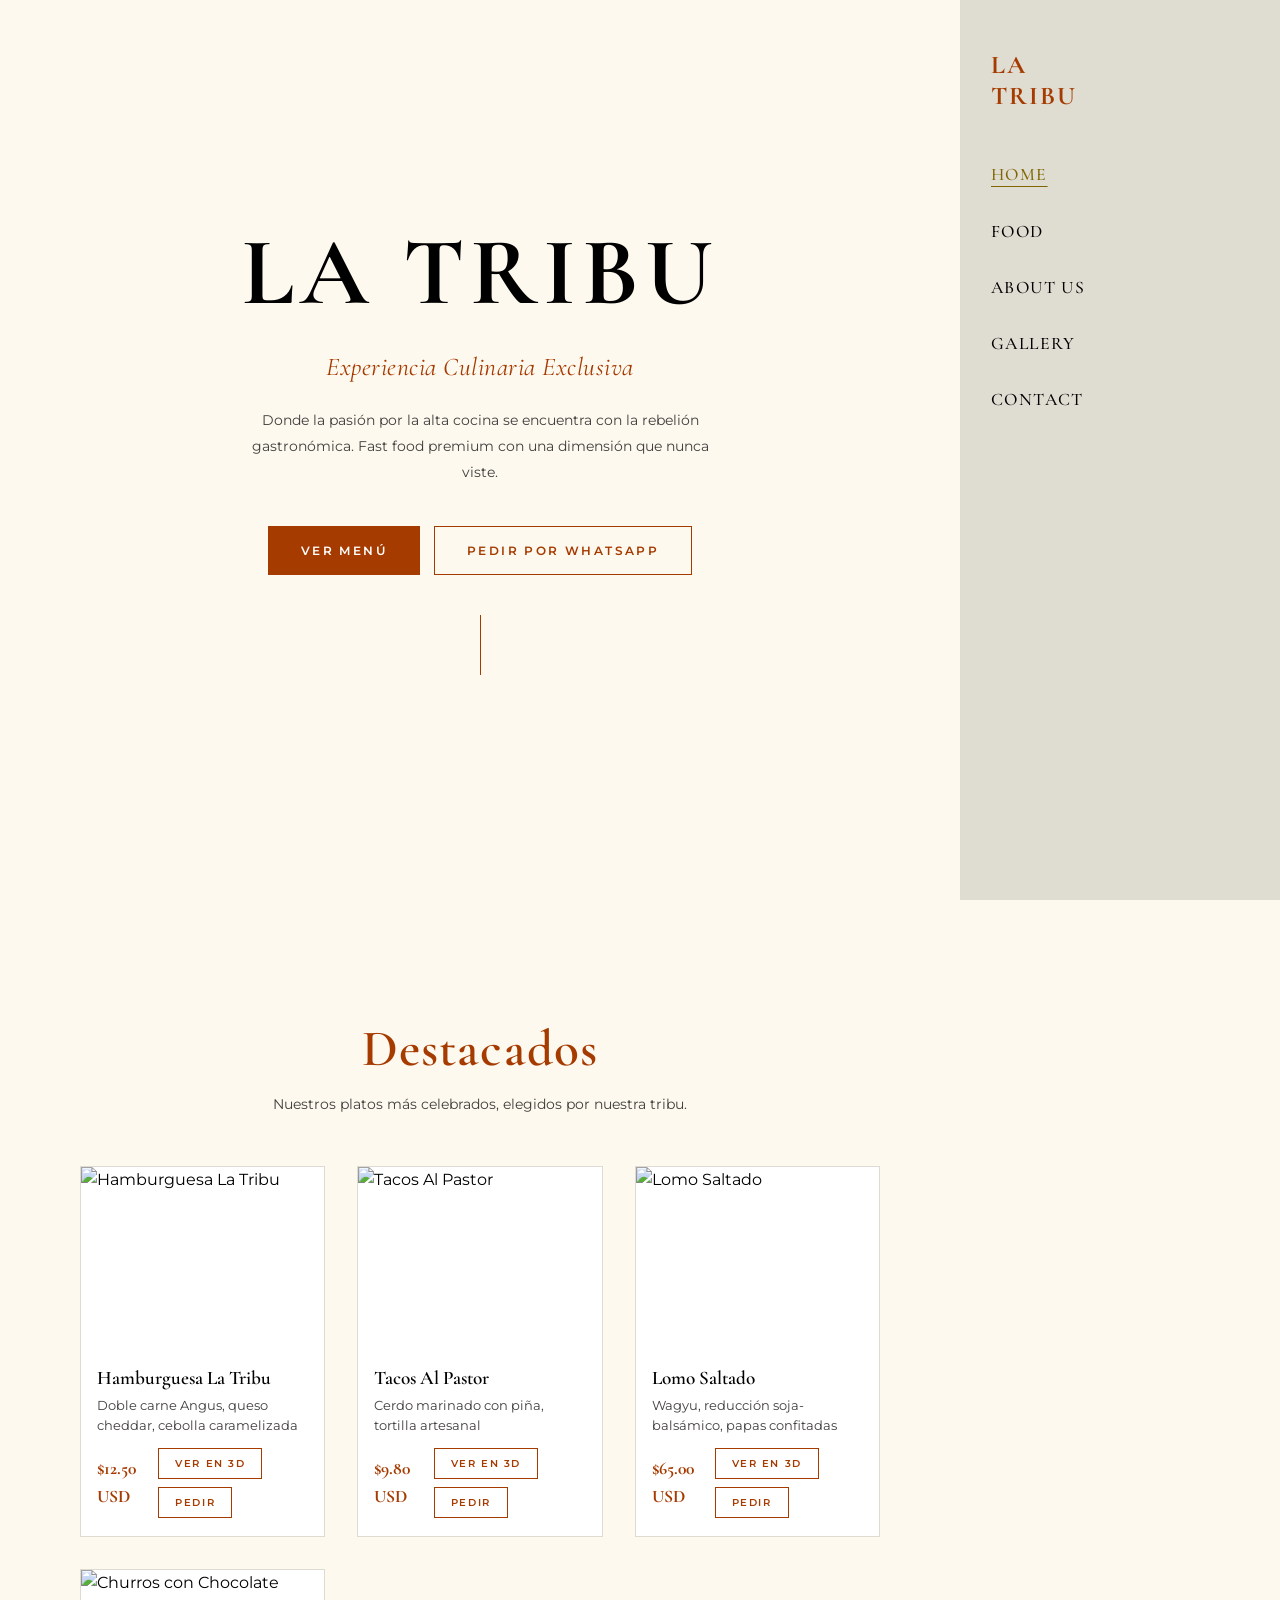
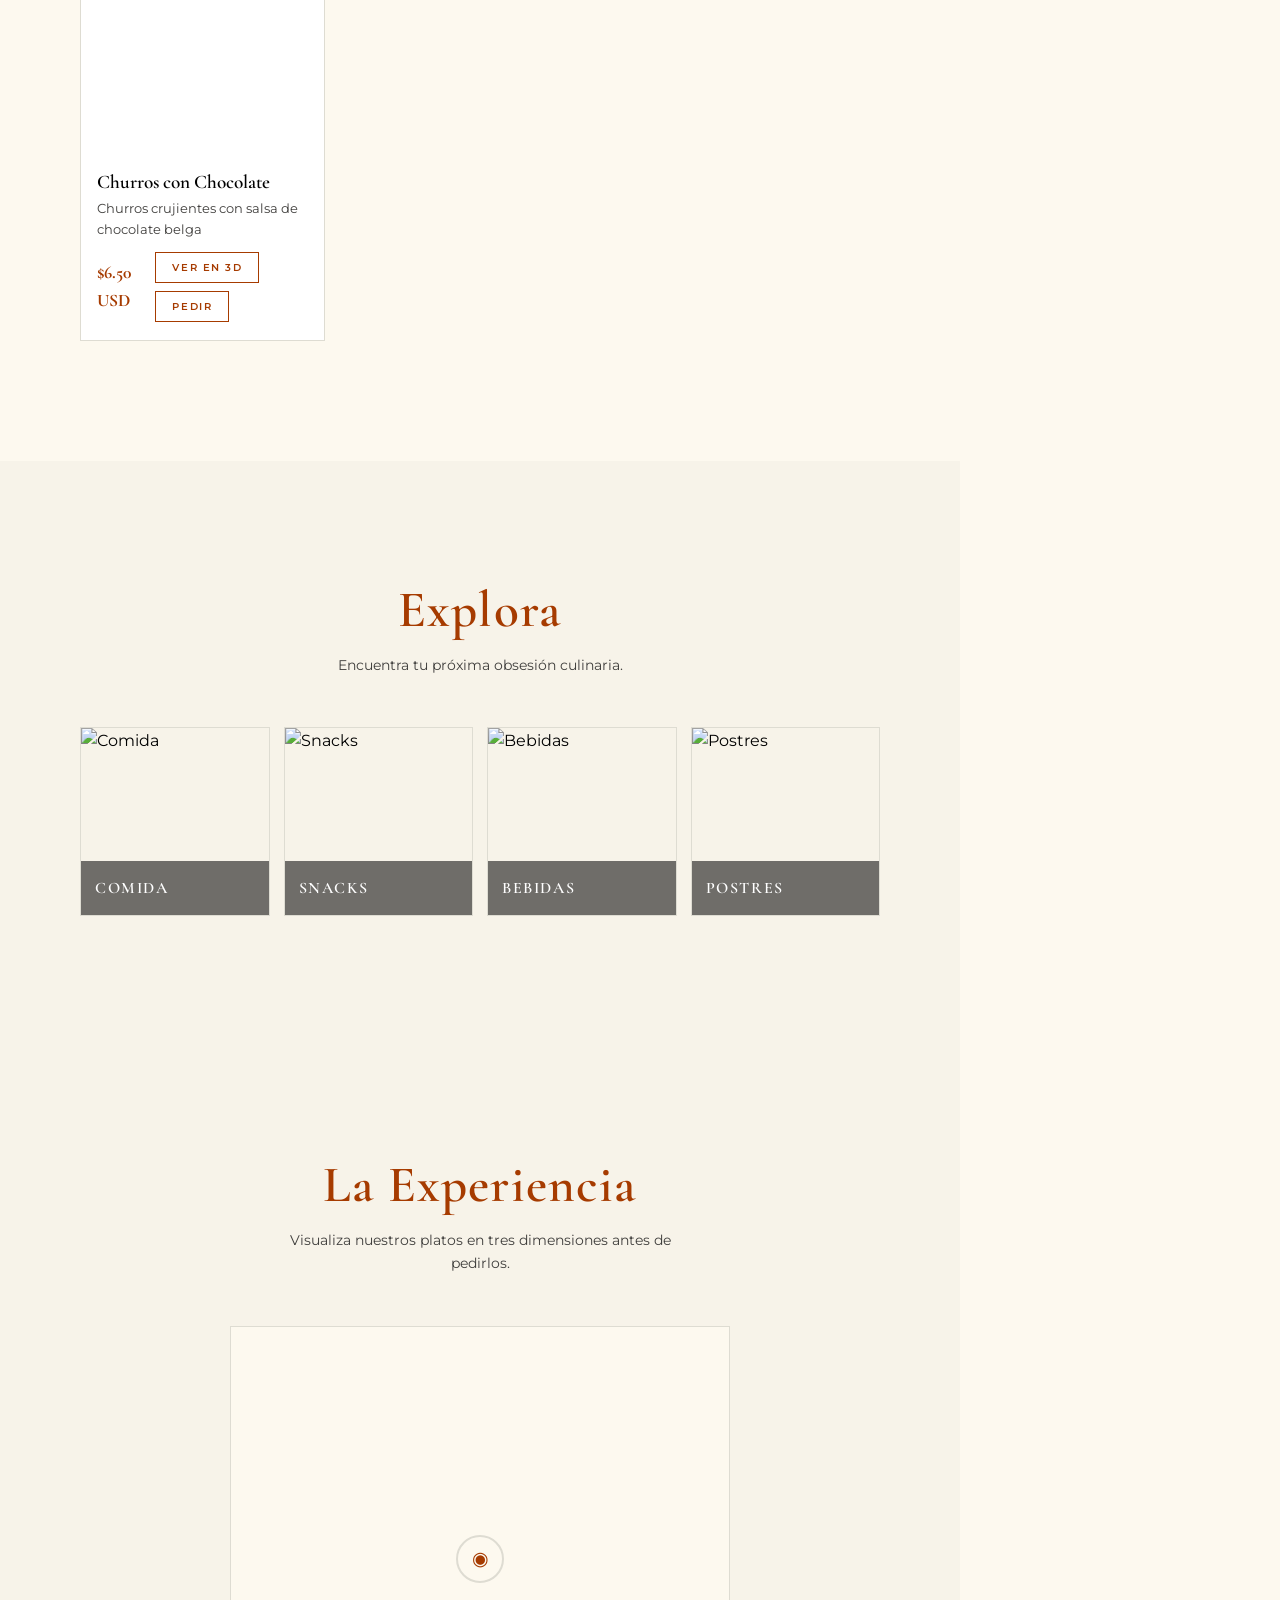
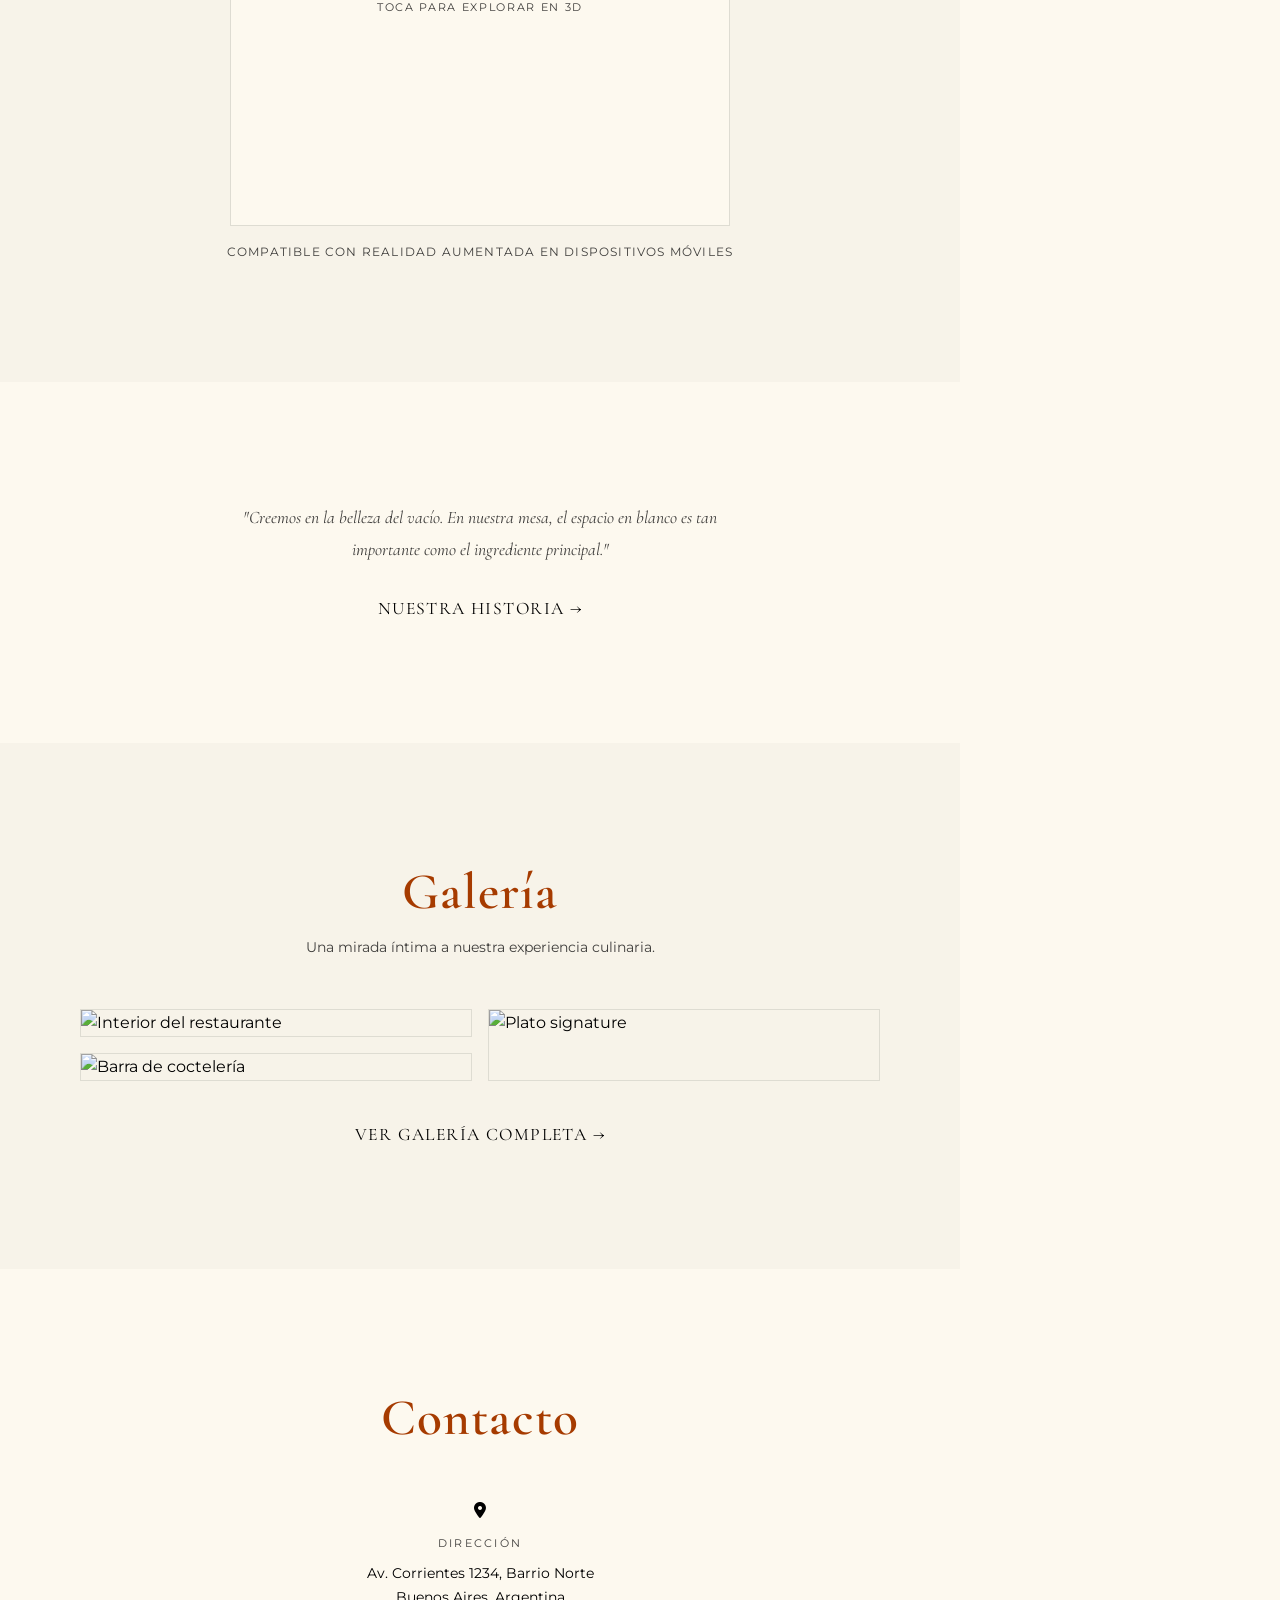
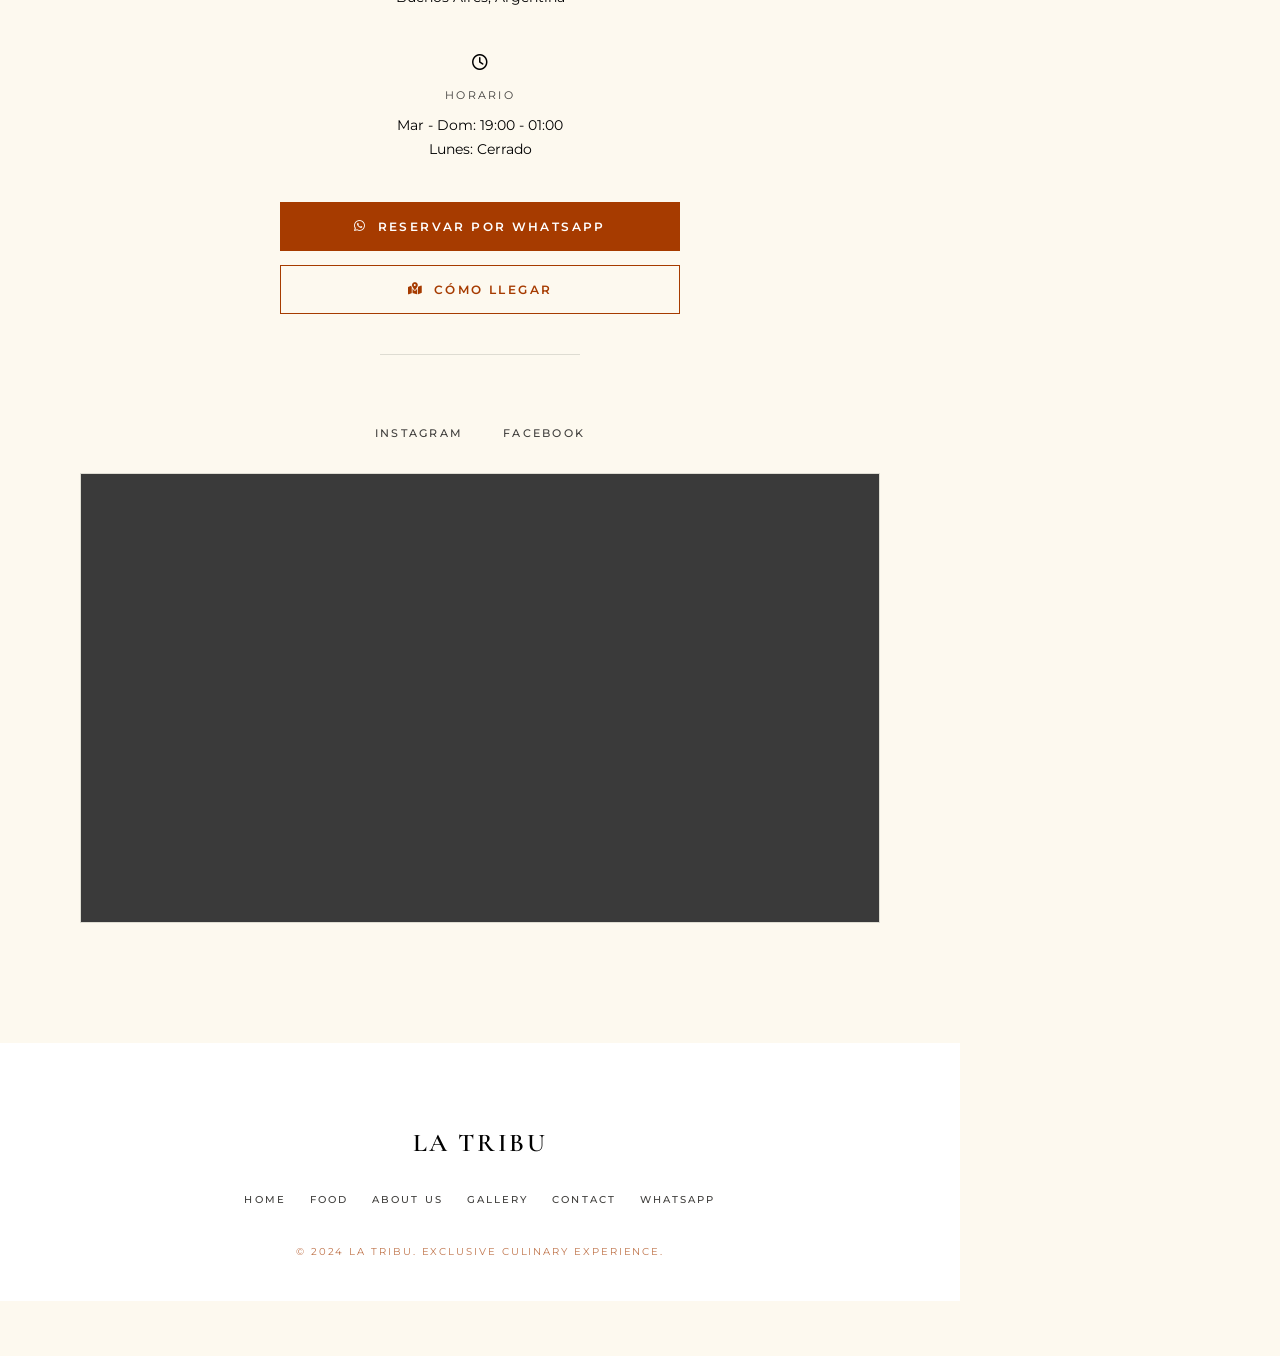
==== index.html @ 10c558fe "First commit" ====
<!DOCTYPE html>
<html lang="es">
<head>
  <meta charset="UTF-8">
  <meta name="viewport" content="width=device-width, initial-scale=1.0">
  <meta name="description" content="La Tribu — Experiencia culinaria exclusiva. Fast food premium con realidad aumentada.">
  <meta property="og:title" content="La Tribu — Experiencia Culinaria Exclusiva">
  <meta property="og:description" content="Donde la pasión por la alta cocina se encuentra con la rebelión gastronómica.">
  <meta property="og:type" content="website">
  <title>La Tribu — Experiencia Culinaria Exclusiva</title>
  <link rel="icon" href="data:image/svg+xml,<svg xmlns='http://www.w3.org/2000/svg' viewBox='0 0 100 100'><text y='.9em' font-size='90'>🍔</text></svg>">
  <link rel="stylesheet" href="css/global.css">
  <link rel="stylesheet" href="css/components.css">
  <link rel="stylesheet" href="css/animations.css">
  <link rel="stylesheet" href="css/responsive.css">
  <link rel="stylesheet" href="css/viewer3d.css">
  <link rel="stylesheet" href="https://cdnjs.cloudflare.com/ajax/libs/font-awesome/6.5.1/css/all.min.css">
  <script type="module" src="https://unpkg.com/@google/model-viewer/dist/model-viewer.min.js"></script>
</head>
<body>

  <!-- MOBILE HEADER -->
  <header class="mobile-header" id="mobileHeader">
    <div class="hamburger" id="hamburger" aria-label="Abrir menú">
      <span></span>
      <span></span>
      <span></span>
    </div>
    <a href="index.html" class="mobile-logo">La Tribu</a>
    <div class="close-btn" id="closeBtn" aria-label="Cerrar menú">&times;</div>
  </header>

  <!-- MOBILE NAV -->
  <nav class="mobile-nav" id="mobileNav" aria-label="Navegación principal">
    <div class="mobile-nav-links">
      <a href="index.html" class="active">Home</a>
      <a href="pages/comida.html">Food</a>
      <a href="pages/nosotros.html">About Us</a>
      <a href="pages/galeria.html">Gallery</a>
      <a href="pages/contacto.html">Contact</a>
    </div>
  </nav>

  <!-- DESKTOP SIDEBAR -->
  <aside class="desktop-sidebar">
    <div class="sidebar-logo">La<br>Tribu</div>
    <nav class="sidebar-nav">
      <a href="index.html" class="active">Home</a>
      <a href="pages/comida.html">Food</a>
      <a href="pages/nosotros.html">About Us</a>
      <a href="pages/galeria.html">Gallery</a>
      <a href="pages/contacto.html">Contact</a>
    </nav>
  </aside>

  <!-- PAGE WRAPPER -->
  <div class="page-wrapper sidebar-active">

    <!-- HERO -->
    <section class="hero" id="hero">
      <div class="hero-logo fade-in">La Tribu</div>
      <p class="hero-tagline fade-in">Experiencia Culinaria Exclusiva</p>
      <p class="hero-description fade-in">
        Donde la pasión por la alta cocina se encuentra con la rebelión gastronómica.
        Fast food premium con una dimensión que nunca viste.
      </p>
      <div class="hero-buttons fade-in">
        <a href="pages/comida.html" class="btn btn-primary btn-press">Ver Menú</a>
        <a href="https://wa.me/5491123456789?text=Hola,%20quiero%20hacer%20un%20pedido" target="_blank" rel="noopener" class="btn btn-outline btn-press">Pedir por WhatsApp</a>
      </div>
      <div class="hero-line fade-in"></div>
    </section>

    <!-- FEATURED PRODUCTS -->
    <section class="section" id="featured">
      <div class="container">
        <div class="section-header fade-in">
          <h2 class="section-title">Destacados</h2>
          <p class="section-subtitle">Nuestros platos más celebrados, elegidos por nuestra tribu.</p>
        </div>
        <div class="products-grid stagger" id="featuredProducts">
          <!-- Loaded dynamically -->
        </div>
      </div>
    </section>

    <!-- CATEGORIES -->
    <section class="section" id="categories" style="background: var(--crema-sec);">
      <div class="container">
        <div class="section-header fade-in">
          <h2 class="section-title">Explora</h2>
          <p class="section-subtitle">Encuentra tu próxima obsesión culinaria.</p>
        </div>
        <div class="categories-grid stagger" id="homeCategories">
          <!-- Loaded dynamically -->
        </div>
      </div>
    </section>

    <!-- 3D PREVIEW -->
    <section class="section preview-3d-section" id="preview3d">
      <div class="container">
        <div class="section-header fade-in">
          <h2 class="section-title">La Experiencia</h2>
          <p class="section-subtitle">Visualiza nuestros platos en tres dimensiones antes de pedirlos.</p>
        </div>
        <div class="viewer-3d-container fade-in" id="homeViewer">
          <div class="viewer-poster" id="homeViewerPoster">
            <div class="viewer-poster-icon">&#9673;</div>
            <span class="viewer-poster-text">Toca para explorar en 3D</span>
          </div>
          <model-viewer
            id="homeModelViewer"
            alt="Modelo 3D de la experiencia La Tribu"
            camera-controls
            auto-rotate
            auto-rotate-delay="2000"
            rotation-per-second="25deg"
            shadow-intensity="0.6"
            shadow-softness="0.4"
            environment-image="neutral"
            touch-action="pan-y"
            loading="lazy"
            style="width:100%;height:100%;background:transparent;"
            ar
            ar-modes="webxr scene-viewer quick-look"
          ></model-viewer>
          <div class="viewer-loading hidden" id="homeViewerLoading">
            <div class="viewer-spinner"></div>
          </div>
        </div>
        <p style="margin-top:16px;font-size:0.75rem;color:var(--texto-sec);letter-spacing:0.1em;text-transform:uppercase;" class="fade-in">
          Compatible con Realidad Aumentada en dispositivos móviles
        </p>
      </div>
    </section>

    <!-- ABOUT PREVIEW -->
    <section class="section" id="aboutPreview">
      <div class="container">
        <div class="about-preview fade-in">
          <p class="about-preview-text">
            "Creemos en la belleza del vacío. En nuestra mesa, el espacio en blanco es tan importante como el ingrediente principal."
          </p>
          <div class="about-preview-link">
            <a href="pages/nosotros.html" class="link-editorial link-underline">Nuestra Historia &rarr;</a>
          </div>
        </div>
      </div>
    </section>

    <!-- GALLERY PREVIEW -->
    <section class="section" id="galleryPreview" style="background: var(--crema-sec);">
      <div class="container">
        <div class="section-header fade-in">
          <h2 class="section-title">Galería</h2>
          <p class="section-subtitle">Una mirada íntima a nuestra experiencia culinaria.</p>
        </div>
        <div class="gallery-preview stagger" id="homeGallery">
          <div class="gallery-preview-item">
            <img src="assets/images/gallery-1.webp" alt="Interior del restaurante" loading="lazy">
          </div>
          <div class="gallery-preview-item">
            <img src="assets/images/gallery-2.webp" alt="Plato signature" loading="lazy">
          </div>
          <div class="gallery-preview-item">
            <img src="assets/images/gallery-3.webp" alt="Barra de coctelería" loading="lazy">
          </div>
        </div>
        <div style="text-align:center;margin-top:40px;" class="fade-in">
          <a href="pages/galeria.html" class="link-editorial link-underline">Ver Galería Completa &rarr;</a>
        </div>
      </div>
    </section>

    <!-- CONTACT PREVIEW -->
    <section class="section" id="contactPreview">
      <div class="container">
        <div class="section-header fade-in">
          <h2 class="section-title">Contacto</h2>
        </div>
        <div class="contact-block fade-in">
          <div class="contact-icon">
            <i class="fa-solid fa-location-dot"></i>
          </div>
          <p class="contact-label">Dirección</p>
          <p class="contact-text">Av. Corrientes 1234, Barrio Norte<br>Buenos Aires, Argentina</p>
        </div>
        <div class="contact-block fade-in">
          <div class="contact-icon">
            <i class="fa-regular fa-clock"></i>
          </div>
          <p class="contact-label">Horario</p>
          <p class="contact-text">Mar - Dom: 19:00 - 01:00<br>Lunes: Cerrado</p>
        </div>
        <div class="fade-in" style="display:flex;flex-direction:column;gap:14px;max-width:400px;margin:30px auto 0;">
          <a href="https://wa.me/5491123456789" target="_blank" rel="noopener" class="btn btn-primary btn-full btn-press">
            <i class="fa-brands fa-whatsapp"></i> Reservar por WhatsApp
          </a>
          <a href="https://maps.google.com" target="_blank" rel="noopener" class="btn btn-outline btn-full btn-press">
            <i class="fa-solid fa-map-location-dot"></i> Cómo Llegar
          </a>
        </div>
        <hr class="divider" style="margin:40px auto;max-width:200px;">
        <div class="social-links fade-in">
          <a href="https://instagram.com/latribu" target="_blank" rel="noopener">Instagram</a>
          <a href="https://facebook.com/latribu" target="_blank" rel="noopener">Facebook</a>
        </div>
        <div class="map-block fade-in">
          <iframe src="https://www.google.com/maps/embed?pb=!1m18!1m12!1m3!1d3284!2d-58.3816!3d-34.5996!2m3!1f0!2f0!3f0!3m2!1i1024!2i768!4f13.1!3m3!1m2!1s0x0%3A0x0!2zNDTCsDM1JzU4LjYiUyA1OMKwMjInNTMuNyJX!5e0!3m2!1ses!2sar!4v1" allowfullscreen="" loading="lazy" title="Ubicación de La Tribu"></iframe>
        </div>
      </div>
    </section>

    <!-- FOOTER -->
    <footer class="site-footer">
      <div class="footer-logo">La Tribu</div>
      <nav class="footer-nav">
        <a href="index.html">Home</a>
        <a href="pages/comida.html">Food</a>
        <a href="pages/nosotros.html">About Us</a>
        <a href="pages/galeria.html">Gallery</a>
        <a href="pages/contacto.html">Contact</a>
        <a href="https://wa.me/5491123456789" target="_blank" rel="noopener">WhatsApp</a>
      </nav>
      <p class="footer-copy">&copy; 2024 La Tribu. Exclusive Culinary Experience.</p>
    </footer>

  </div><!-- /page-wrapper -->

  <!-- MOBILE BOTTOM BAR -->
  <div class="mobile-bottom-bar">
    <div class="mobile-bottom-bar-left">
      <button aria-label="Carrito">
        <svg viewBox="0 0 24 24" stroke-linecap="round" stroke-linejoin="round">
          <path d="M6 2L3 6v14a2 2 0 002 2h14a2 2 0 002-2V6l-3-4z"/>
          <line x1="3" y1="6" x2="21" y2="6"/>
          <path d="M16 10a4 4 0 01-8 0"/>
        </svg>
      </button>
    </div>
    <div class="mobile-bottom-bar-right">
      <a href="https://wa.me/5491123456789" target="_blank" rel="noopener" aria-label="WhatsApp">
        <svg viewBox="0 0 24 24" stroke-linecap="round" stroke-linejoin="round">
          <path d="M21 11.5a8.38 8.38 0 01-.9 3.8 8.5 8.5 0 01-7.6 4.7 8.38 8.38 0 01-3.8-.9L3 21l1.9-5.7a8.38 8.38 0 01-.9-3.8 8.5 8.5 0 014.7-7.6 8.38 8.38 0 013.8-.9h.5a8.48 8.48 0 018 8v.5z"/>
        </svg>
      </a>
    </div>
  </div>

  <!-- LIGHTBOX -->
  <div class="lightbox" id="lightbox" role="dialog" aria-label="Visor de imagen">
    <div class="lightbox-close" id="lightboxClose" aria-label="Cerrar">&times;</div>
    <div class="lightbox-nav lightbox-prev" id="lightboxPrev" aria-label="Anterior">&#8249;</div>
    <img class="lightbox-img" id="lightboxImg" src="" alt="">
    <div class="lightbox-nav lightbox-next" id="lightboxNext" aria-label="Siguiente">&#8250;</div>
  </div>

  <!-- SCRIPTS -->
  <script src="data/config.js"></script>
  <script src="data/products.js"></script>
  <script src="js/navigation.js"></script>
  <script src="js/whatsapp.js"></script>
  <script src="js/animations.js"></script>
  <script src="js/gallery.js"></script>
  <script src="js/viewer3d.js"></script>
  <script src="js/arService.js"></script>
  <script src="js/app.js"></script>
</body>
</html>
---- css/global.css ----
/* ============================================
   LA TRIBU — Global Styles
   Editorial luxury restaurant aesthetic
   ============================================ */

@import url('https://fonts.googleapis.com/css2?family=Cormorant+Garamond:ital,wght@0,400;0,500;0,600;0,700;1,400;1,500;1,600&family=Montserrat:wght@300;400;500;600;700&display=swap');

/* --- CSS Variables --- */
:root {
  --crema: #FDF9EF;
  --crema-sec: #F7F3E9;
  --blanco: #FFFFFF;
  --negro: #000000;
  --texto-sec: #403F3D;
  --terracota: #A63B00;
  --terracota-osc: #A53B00;
  --dorado: #806600;
  --borde: #DEDCD2;
  --sidebar-bg: #DFDCD2;

  --font-serif: 'Cormorant Garamond', Georgia, 'Times New Roman', serif;
  --font-sans: 'Montserrat', 'Helvetica Neue', Arial, sans-serif;

  --space-xs: 8px;
  --space-sm: 14px;
  --space-md: 20px;
  --space-lg: 50px;
  --space-xl: 100px;
  --space-xxl: 160px;

  --header-h: 65px;
  --bottom-bar-h: 55px;
  --sidebar-w: 25%;
  --admin-sidebar-w: 205px;

  --transition-fast: 200ms ease;
  --transition-base: 350ms ease;
  --transition-slow: 600ms ease;
}

/* --- Reset --- */
*,
*::before,
*::after {
  margin: 0;
  padding: 0;
  box-sizing: border-box;
}

html {
  font-size: 16px;
  scroll-behavior: smooth;
  -webkit-text-size-adjust: 100%;
}

body {
  font-family: var(--font-sans);
  font-weight: 400;
  color: var(--negro);
  background-color: var(--crema);
  line-height: 1.6;
  -webkit-font-smoothing: antialiased;
  -moz-osx-font-smoothing: grayscale;
  overflow-x: hidden;
}

img {
  max-width: 100%;
  height: auto;
  display: block;
  border: 0;
}

a {
  color: inherit;
  text-decoration: none;
}

ul, ol {
  list-style: none;
}

button {
  border: none;
  background: none;
  cursor: pointer;
  font-family: inherit;
  color: inherit;
}

input, textarea, select {
  font-family: inherit;
  font-size: inherit;
  color: inherit;
  border: 1px solid var(--borde);
  background: var(--blanco);
  padding: 10px 14px;
  outline: none;
}

input:focus, textarea:focus, select:focus {
  border-color: var(--terracota);
}

/* --- Typography --- */
h1, h2, h3, h4, h5, h6 {
  font-family: var(--font-serif);
  font-weight: 600;
  line-height: 1.15;
}

h1 {
  font-size: clamp(2.4rem, 6vw, 4.5rem);
  letter-spacing: -0.02em;
}

h2 {
  font-size: clamp(1.8rem, 4vw, 3rem);
  letter-spacing: -0.01em;
}

h3 {
  font-size: clamp(1.4rem, 3vw, 2rem);
}

h4 {
  font-size: clamp(1.1rem, 2vw, 1.4rem);
}

p {
  font-size: 0.95rem;
  color: var(--texto-sec);
  line-height: 1.7;
}

.text-serif {
  font-family: var(--font-serif);
}

.text-sans {
  font-family: var(--font-sans);
}

.text-terracota {
  color: var(--terracota);
}

.text-dorado {
  color: var(--dorado);
}

.text-sec {
  color: var(--texto-sec);
}

.text-center {
  text-align: center;
}

.uppercase {
  text-transform: uppercase;
  letter-spacing: 0.15em;
}

/* --- Section Spacing --- */
.section {
  padding: 70px 20px;
}

.section-lg {
  padding: 100px 20px;
}

.section-xl {
  padding: 120px 20px;
}

/* --- Layout --- */
.container {
  width: 100%;
  max-width: 1200px;
  margin: 0 auto;
  padding: 0 20px;
}

/* --- Buttons --- */
.btn {
  display: inline-flex;
  align-items: center;
  justify-content: center;
  gap: 10px;
  padding: 14px 32px;
  font-family: var(--font-sans);
  font-size: 0.75rem;
  font-weight: 600;
  text-transform: uppercase;
  letter-spacing: 0.2em;
  border: 1px solid transparent;
  cursor: pointer;
  transition: all var(--transition-base);
  min-height: 48px;
  text-align: center;
}

.btn-primary {
  background: var(--terracota);
  color: var(--blanco);
  border-color: var(--terracota);
}

.btn-primary:hover {
  background: var(--terracota-osc);
}

.btn-outline {
  background: transparent;
  color: var(--terracota);
  border-color: var(--terracota);
}

.btn-outline:hover {
  background: var(--terracota);
  color: var(--blanco);
}

.btn-full {
  width: 100%;
}

.btn-lg {
  padding: 16px 40px;
  min-height: 56px;
  font-size: 0.8rem;
}

/* --- Tags / Badges --- */
.badge {
  display: inline-block;
  padding: 4px 12px;
  font-size: 0.65rem;
  font-weight: 600;
  text-transform: uppercase;
  letter-spacing: 0.1em;
  border-radius: 100px;
}

.badge-complete {
  background: #2d6a4f;
  color: #fff;
}

.badge-processing {
  background: #e9c46a;
  color: #000;
}

.badge-pending {
  background: var(--borde);
  color: var(--texto-sec);
}

.badge-error {
  background: #e63946;
  color: #fff;
}

/* --- Dividers --- */
.divider {
  width: 100%;
  height: 1px;
  background: var(--borde);
  border: none;
}

.divider-thin {
  height: 1px;
  background: var(--borde);
  opacity: 0.6;
}

/* --- Links --- */
.link-editorial {
  font-family: var(--font-serif);
  font-size: 1.1rem;
  letter-spacing: 0.08em;
  text-transform: uppercase;
  transition: color var(--transition-fast);
}

.link-editorial:hover {
  color: var(--dorado);
}

.link-editorial.active {
  color: var(--dorado);
  text-decoration: underline;
  text-underline-offset: 4px;
}

/* --- Visually Hidden (a11y) --- */
.sr-only {
  position: absolute;
  width: 1px;
  height: 1px;
  padding: 0;
  margin: -1px;
  overflow: hidden;
  clip: rect(0,0,0,0);
  white-space: nowrap;
  border: 0;
}

/* --- Scrollbar --- */
::-webkit-scrollbar {
  width: 6px;
}

::-webkit-scrollbar-track {
  background: var(--crema);
}

::-webkit-scrollbar-thumb {
  background: var(--borde);
  border-radius: 3px;
}

::-webkit-scrollbar-thumb:hover {
  background: var(--texto-sec);
}
---- css/components.css ----
/* ============================================
   LA TRIBU — Components
   Header, Footer, Sidebar, Cards, Bottom Bar
   ============================================ */

/* ---- MOBILE HEADER ---- */
.mobile-header {
  position: fixed;
  top: 0;
  left: 0;
  width: 100%;
  height: var(--header-h);
  background: var(--crema);
  display: flex;
  align-items: center;
  justify-content: space-between;
  padding: 0 20px;
  z-index: 1000;
}

.hamburger {
  display: flex;
  flex-direction: column;
  gap: 5px;
  width: 22px;
  cursor: pointer;
  z-index: 1001;
}

.hamburger span {
  display: block;
  width: 100%;
  height: 1.5px;
  background: var(--negro);
  transition: all var(--transition-base);
  transform-origin: center;
}

.hamburger.active span:nth-child(1) {
  transform: rotate(45deg) translate(4px, 5px);
}

.hamburger.active span:nth-child(2) {
  opacity: 0;
}

.hamburger.active span:nth-child(3) {
  transform: rotate(-45deg) translate(4px, -5px);
}

.mobile-logo {
  font-family: var(--font-serif);
  font-size: 1.25rem;
  font-weight: 600;
  letter-spacing: 0.12em;
  text-transform: uppercase;
  color: var(--negro);
  position: absolute;
  left: 50%;
  transform: translateX(-50%);
}

.close-btn {
  display: none;
  font-size: 1.4rem;
  font-weight: 300;
  cursor: pointer;
  z-index: 1001;
  line-height: 1;
}

.close-btn.visible {
  display: block;
}

/* ---- MOBILE NAV OVERLAY ---- */
.mobile-nav {
  position: fixed;
  top: 0;
  left: 0;
  width: 100%;
  height: 100vh;
  background: var(--crema);
  z-index: 999;
  display: flex;
  flex-direction: column;
  justify-content: center;
  align-items: center;
  opacity: 0;
  pointer-events: none;
  transition: opacity var(--transition-base);
}

.mobile-nav.open {
  opacity: 1;
  pointer-events: all;
}

.mobile-nav-links {
  display: flex;
  flex-direction: column;
  align-items: center;
  gap: 32px;
}

.mobile-nav-links a {
  font-family: var(--font-serif);
  font-size: 1.8rem;
  font-weight: 500;
  letter-spacing: 0.08em;
  text-transform: uppercase;
  color: var(--negro);
  transition: color var(--transition-fast);
}

.mobile-nav-links a:hover,
.mobile-nav-links a.active {
  color: var(--dorado);
}

/* ---- DESKTOP SIDEBAR ---- */
.desktop-sidebar {
  display: none;
}

/* ---- PAGE WRAPPER (for sidebar offset) ---- */
.page-wrapper {
  padding-top: var(--header-h);
  min-height: 100vh;
}

.page-wrapper.sidebar-active {
  padding-bottom: var(--bottom-bar-h);
}

/* ---- HERO ---- */
.hero {
  position: relative;
  display: flex;
  flex-direction: column;
  align-items: center;
  justify-content: center;
  text-align: center;
  padding: 80px 20px 60px;
  min-height: 85vh;
  background: var(--crema);
  overflow: hidden;
}

.hero-logo {
  font-family: var(--font-serif);
  font-size: clamp(3rem, 10vw, 6rem);
  font-weight: 700;
  letter-spacing: 0.06em;
  text-transform: uppercase;
  color: var(--negro);
  line-height: 1;
  margin-bottom: 24px;
}

.hero-tagline {
  font-family: var(--font-serif);
  font-size: clamp(1.1rem, 3vw, 1.6rem);
  font-weight: 400;
  font-style: italic;
  color: var(--terracota);
  margin-bottom: 20px;
  letter-spacing: 0.02em;
}

.hero-description {
  font-size: 0.9rem;
  color: var(--texto-sec);
  max-width: 480px;
  margin: 0 auto 40px;
  line-height: 1.8;
}

.hero-buttons {
  display: flex;
  flex-direction: column;
  gap: 14px;
  width: 100%;
  max-width: 320px;
}

.hero-line {
  width: 1px;
  height: 60px;
  background: var(--terracota);
  margin: 40px auto 0;
}

/* ---- SECTION TITLES ---- */
.section-title {
  font-family: var(--font-serif);
  font-size: clamp(2rem, 5vw, 3.2rem);
  font-weight: 600;
  color: var(--terracota);
  margin-bottom: 14px;
  letter-spacing: 0.02em;
}

.section-subtitle {
  font-family: var(--font-sans);
  font-size: 0.85rem;
  color: var(--texto-sec);
  max-width: 420px;
  line-height: 1.7;
}

.section-header {
  text-align: center;
  margin-bottom: 50px;
}

.section-header .section-subtitle {
  margin: 0 auto;
}

/* ---- PRODUCT CARDS ---- */
.products-grid {
  display: grid;
  grid-template-columns: 1fr;
  gap: 24px;
}

.product-card {
  background: var(--blanco);
  border: 1px solid var(--borde);
  overflow: hidden;
  transition: transform var(--transition-base);
  cursor: pointer;
}

.product-card:hover {
  transform: scale(1.01);
}

.product-card-image {
  width: 100%;
  aspect-ratio: 4/3;
  object-fit: cover;
}

.product-card-body {
  padding: 18px 16px;
}

.product-card-name {
  font-family: var(--font-serif);
  font-size: 1.2rem;
  font-weight: 600;
  margin-bottom: 6px;
}

.product-card-desc {
  font-size: 0.8rem;
  color: var(--texto-sec);
  margin-bottom: 12px;
  line-height: 1.6;
}

.product-card-footer {
  display: flex;
  align-items: center;
  justify-content: space-between;
}

.product-card-price {
  font-family: var(--font-serif);
  font-size: 1.1rem;
  font-weight: 700;
  color: var(--terracota);
}

.product-card-btn {
  font-size: 0.65rem;
  font-weight: 600;
  text-transform: uppercase;
  letter-spacing: 0.15em;
  color: var(--terracota);
  border: 1px solid var(--terracota);
  padding: 8px 16px;
  transition: all var(--transition-fast);
}

.product-card-btn:hover {
  background: var(--terracota);
  color: var(--blanco);
}

/* ---- CATEGORY CARDS ---- */
.categories-grid {
  display: grid;
  grid-template-columns: repeat(2, 1fr);
  gap: 14px;
}

.category-card {
  position: relative;
  aspect-ratio: 1;
  overflow: hidden;
  border: 1px solid var(--borde);
  display: flex;
  align-items: flex-end;
  cursor: pointer;
}

.category-card-image {
  position: absolute;
  inset: 0;
  width: 100%;
  height: 100%;
  object-fit: cover;
  transition: transform var(--transition-slow);
}

.category-card:hover .category-card-image {
  transform: scale(1.05);
}

.category-card-overlay {
  position: relative;
  width: 100%;
  background: rgba(0,0,0,0.55);
  padding: 14px;
  z-index: 1;
}

.category-card-name {
  font-family: var(--font-serif);
  font-size: 1rem;
  font-weight: 600;
  color: var(--blanco);
  text-transform: uppercase;
  letter-spacing: 0.1em;
}

/* ---- 3D PREVIEW SECTION ---- */
.preview-3d-section {
  background: var(--crema-sec);
  text-align: center;
}

.preview-3d-viewer {
  width: 100%;
  max-width: 400px;
  aspect-ratio: 1;
  margin: 0 auto;
  background: var(--crema);
  border: 1px solid var(--borde);
}

/* ---- ABOUT PREVIEW ---- */
.about-preview {
  display: flex;
  flex-direction: column;
  gap: 30px;
}

.about-preview-text {
  font-family: var(--font-serif);
  font-size: 1.1rem;
  font-style: italic;
  color: var(--texto-sec);
  line-height: 1.8;
  text-align: center;
  max-width: 500px;
  margin: 0 auto;
}

.about-preview-link {
  text-align: center;
}

/* ---- GALLERY PREVIEW ---- */
.gallery-preview {
  display: grid;
  grid-template-columns: 1fr 1fr;
  gap: 12px;
}

.gallery-preview-item {
  overflow: hidden;
  border: 1px solid var(--borde);
}

.gallery-preview-item:nth-child(2) {
  grid-row: span 2;
}

.gallery-preview-item img {
  width: 100%;
  height: 100%;
  object-fit: cover;
  transition: transform var(--transition-slow);
}

.gallery-preview-item:hover img {
  transform: scale(1.03);
}

/* ---- GALLERY FULL ---- */
.gallery-grid {
  column-count: 2;
  column-gap: 12px;
}

.gallery-item {
  break-inside: avoid;
  margin-bottom: 12px;
  overflow: hidden;
  border: 1px solid var(--borde);
  cursor: pointer;
}

.gallery-item img {
  width: 100%;
  display: block;
  object-fit: cover;
  transition: transform var(--transition-slow);
}

.gallery-item:hover img {
  transform: scale(1.02);
}

/* ---- LIGHTBOX ---- */
.lightbox {
  position: fixed;
  inset: 0;
  background: rgba(0,0,0,0.92);
  z-index: 2000;
  display: flex;
  align-items: center;
  justify-content: center;
  opacity: 0;
  pointer-events: none;
  transition: opacity var(--transition-base);
}

.lightbox.active {
  opacity: 1;
  pointer-events: all;
}

.lightbox-img {
  max-width: 90vw;
  max-height: 85vh;
  object-fit: contain;
}

.lightbox-close {
  position: absolute;
  top: 20px;
  right: 20px;
  color: var(--blanco);
  font-size: 2rem;
  cursor: pointer;
  line-height: 1;
}

.lightbox-nav {
  position: absolute;
  top: 50%;
  transform: translateY(-50%);
  color: var(--blanco);
  font-size: 2rem;
  cursor: pointer;
  padding: 20px;
  user-select: none;
}

.lightbox-prev {
  left: 10px;
}

.lightbox-next {
  right: 10px;
}

/* ---- CONTACT INFO ---- */
.contact-block {
  text-align: center;
  margin-bottom: 40px;
}

.contact-icon {
  width: 24px;
  height: 24px;
  margin: 0 auto 12px;
  color: var(--negro);
}

.contact-label {
  font-family: var(--font-sans);
  font-size: 0.7rem;
  text-transform: uppercase;
  letter-spacing: 0.2em;
  color: var(--texto-sec);
  margin-bottom: 8px;
}

.contact-text {
  font-size: 0.9rem;
  color: var(--negro);
  line-height: 1.7;
}

/* ---- SOCIAL LINKS ---- */
.social-links {
  display: flex;
  justify-content: center;
  gap: 40px;
  padding: 30px 0;
}

.social-links a {
  font-family: var(--font-sans);
  font-size: 0.7rem;
  font-weight: 500;
  text-transform: uppercase;
  letter-spacing: 0.2em;
  color: var(--texto-sec);
  transition: color var(--transition-fast);
}

.social-links a:hover {
  color: var(--terracota);
}

/* ---- MAP BLOCK ---- */
.map-block {
  width: 100%;
  aspect-ratio: 16/9;
  background: #3a3a3a;
  border: 1px solid var(--borde);
  display: flex;
  align-items: center;
  justify-content: center;
  color: #666;
  font-size: 0.8rem;
  letter-spacing: 0.1em;
  text-transform: uppercase;
  overflow: hidden;
}

.map-block iframe {
  width: 100%;
  height: 100%;
  border: 0;
  filter: grayscale(0.8) contrast(0.9);
}

/* ---- FOOTER ---- */
.site-footer {
  background: var(--blanco);
  padding: 60px 20px 30px;
  text-align: center;
}

.footer-logo {
  font-family: var(--font-serif);
  font-size: 1.6rem;
  font-weight: 600;
  letter-spacing: 0.1em;
  text-transform: uppercase;
  color: var(--negro);
  margin-bottom: 28px;
}

.footer-nav {
  display: flex;
  flex-wrap: wrap;
  justify-content: center;
  gap: 10px 24px;
  margin-bottom: 36px;
}

.footer-nav a {
  font-family: var(--font-sans);
  font-size: 0.65rem;
  font-weight: 500;
  text-transform: uppercase;
  letter-spacing: 0.2em;
  color: var(--texto-sec);
  transition: color var(--transition-fast);
}

.footer-nav a:hover {
  color: var(--terracota);
}

.footer-copy {
  font-size: 0.6rem;
  text-transform: uppercase;
  letter-spacing: 0.2em;
  color: var(--terracota);
  opacity: 0.7;
}

/* ---- MOBILE BOTTOM BAR ---- */
.mobile-bottom-bar {
  position: fixed;
  bottom: 0;
  left: 0;
  width: 100%;
  height: var(--bottom-bar-h);
  background: var(--terracota);
  display: flex;
  z-index: 900;
}

.mobile-bottom-bar-left,
.mobile-bottom-bar-right {
  flex: 1;
  display: flex;
  align-items: center;
  justify-content: center;
}

.mobile-bottom-bar-left {
  background: var(--terracota);
}

.mobile-bottom-bar-right {
  background: var(--terracota-osc);
}

.mobile-bottom-bar a,
.mobile-bottom-bar button {
  color: var(--blanco);
  display: flex;
  align-items: center;
  justify-content: center;
  width: 100%;
  height: 100%;
}

.mobile-bottom-bar svg {
  width: 22px;
  height: 22px;
  stroke: var(--blanco);
  fill: none;
  stroke-width: 1.5;
}

/* ---- PRODUCT DETAIL ---- */
.product-detail {
  display: flex;
  flex-direction: column;
  min-height: calc(100vh - var(--header-h));
}

.product-detail-info {
  padding: 40px 20px;
  display: flex;
  flex-direction: column;
  justify-content: center;
}

.product-detail-name {
  font-family: var(--font-serif);
  font-size: clamp(2rem, 5vw, 3rem);
  font-weight: 600;
  margin-bottom: 16px;
}

.product-detail-desc {
  font-size: 0.88rem;
  color: var(--texto-sec);
  line-height: 1.8;
  margin-bottom: 24px;
  max-width: 400px;
}

.product-detail-price {
  font-family: var(--font-serif);
  font-size: 1.4rem;
  font-weight: 700;
  color: var(--terracota);
  margin-bottom: 32px;
}

.product-detail-buttons {
  display: flex;
  flex-direction: column;
  gap: 14px;
}

.product-detail-image {
  width: 100%;
  aspect-ratio: 3/4;
  object-fit: cover;
}

/* ---- AR CONTROLS ---- */
.ar-controls {
  position: fixed;
  right: 16px;
  top: 50%;
  transform: translateY(-50%);
  display: flex;
  flex-direction: column;
  gap: 8px;
  z-index: 100;
}

.ar-control-btn {
  width: 48px;
  height: 48px;
  background: var(--crema);
  border: 1px solid var(--borde);
  display: flex;
  align-items: center;
  justify-content: center;
  cursor: pointer;
  transition: all var(--transition-fast);
  font-size: 1.1rem;
}

.ar-control-btn:hover {
  background: var(--crema-sec);
  border-color: var(--negro);
}

/* ---- ABOUT US SPECIFIC ---- */
.about-hero {
  position: relative;
  padding: 80px 20px 60px;
  text-align: center;
  min-height: 70vh;
  display: flex;
  flex-direction: column;
  align-items: center;
  justify-content: center;
  overflow: hidden;
}

.about-hero-bg {
  position: absolute;
  inset: 0;
  width: 100%;
  height: 100%;
  object-fit: cover;
  filter: blur(12px) saturate(0.3);
  opacity: 0.15;
  z-index: 0;
}

.about-hero-content {
  position: relative;
  z-index: 1;
}

.about-hero-title {
  font-family: var(--font-serif);
  font-size: clamp(2.5rem, 8vw, 5rem);
  font-weight: 700;
  line-height: 1.05;
  margin-bottom: 24px;
}

.about-hero-title span {
  display: block;
}

.about-hero-title .terracota {
  color: var(--terracota);
  font-style: italic;
}

.about-hero-line {
  width: 1px;
  height: 60px;
  background: var(--terracota);
  margin: 0 auto 28px;
}

.about-hero-text {
  font-size: 0.88rem;
  color: var(--texto-sec);
  max-width: 440px;
  margin: 0 auto;
  line-height: 1.8;
}

.about-philosophy {
  position: relative;
}

.about-philosophy-img {
  width: 100%;
  aspect-ratio: 16/10;
  object-fit: cover;
}

.about-philosophy-label {
  position: absolute;
  bottom: 24px;
  right: 24px;
  font-family: var(--font-serif);
  font-size: 1.4rem;
  font-weight: 600;
  color: var(--blanco);
  text-align: right;
  line-height: 1.3;
}

.about-philosophy-text {
  font-family: var(--font-serif);
  font-size: 1.05rem;
  font-style: italic;
  color: var(--texto-sec);
  text-align: center;
  line-height: 1.9;
  max-width: 480px;
  margin: 0 auto;
  padding: 50px 20px;
}

.about-experience {
  background: var(--crema-sec);
}

.about-experience-grid {
  display: flex;
  flex-direction: column;
  gap: 30px;
}

.about-experience-title {
  font-family: var(--font-serif);
  font-size: clamp(2rem, 5vw, 3rem);
  font-weight: 600;
  color: var(--dorado);
  line-height: 1.1;
}

.about-experience-desc {
  font-size: 0.88rem;
  color: var(--texto-sec);
  line-height: 1.8;
  max-width: 420px;
}

.about-experience-img {
  width: 100%;
  aspect-ratio: 3/4;
  object-fit: cover;
}

.about-list {
  padding: 20px 0;
}

.about-list-item {
  font-family: var(--font-sans);
  font-size: 0.8rem;
  font-weight: 500;
  letter-spacing: 0.12em;
  text-transform: uppercase;
  color: var(--dorado);
  padding: 10px 0;
  border-bottom: 1px solid var(--borde);
  display: flex;
  align-items: center;
  gap: 12px;
}

.about-list-item::before {
  content: '';
  display: inline-block;
  width: 6px;
  height: 6px;
  background: var(--terracota);
  border-radius: 50%;
  flex-shrink: 0;
}

/* ---- FOOD PAGE FILTERS ---- */
.food-filters {
  display: flex;
  gap: 10px;
  overflow-x: auto;
  padding: 0 20px 20px;
  -webkit-overflow-scrolling: touch;
}

.food-filters::-webkit-scrollbar {
  display: none;
}

.food-filter-btn {
  font-family: var(--font-sans);
  font-size: 0.7rem;
  font-weight: 500;
  text-transform: uppercase;
  letter-spacing: 0.15em;
  padding: 8px 18px;
  border: 1px solid var(--borde);
  background: transparent;
  color: var(--texto-sec);
  white-space: nowrap;
  cursor: pointer;
  transition: all var(--transition-fast);
}

.food-filter-btn.active,
.food-filter-btn:hover {
  background: var(--terracota);
  color: var(--blanco);
  border-color: var(--terracota);
}
---- css/animations.css ----
/* ============================================
   LA TRIBU — Animations
   Subtle, editorial, no excess
   ============================================ */

/* ---- Fade In Up ---- */
.fade-in {
  opacity: 0;
  transform: translateY(20px);
  transition: opacity 0.6s ease, transform 0.6s ease;
}

.fade-in.visible {
  opacity: 1;
  transform: translateY(0);
}

/* ---- Fade In ---- */
.fade-in-only {
  opacity: 0;
  transition: opacity 0.7s ease;
}

.fade-in-only.visible {
  opacity: 1;
}

/* ---- Stagger children ---- */
.stagger > * {
  opacity: 0;
  transform: translateY(15px);
  transition: opacity 0.5s ease, transform 0.5s ease;
}

.stagger.visible > *:nth-child(1) { transition-delay: 0ms; opacity: 1; transform: translateY(0); }
.stagger.visible > *:nth-child(2) { transition-delay: 80ms; opacity: 1; transform: translateY(0); }
.stagger.visible > *:nth-child(3) { transition-delay: 160ms; opacity: 1; transform: translateY(0); }
.stagger.visible > *:nth-child(4) { transition-delay: 240ms; opacity: 1; transform: translateY(0); }
.stagger.visible > *:nth-child(5) { transition-delay: 320ms; opacity: 1; transform: translateY(0); }
.stagger.visible > *:nth-child(6) { transition-delay: 400ms; opacity: 1; transform: translateY(0); }

/* ---- Image hover ---- */
.img-hover {
  transition: transform var(--transition-slow);
}

.img-hover:hover {
  transform: scale(1.02);
}

/* ---- Link underline ---- */
.link-underline {
  position: relative;
  display: inline-block;
}

.link-underline::after {
  content: '';
  position: absolute;
  bottom: -2px;
  left: 0;
  width: 0;
  height: 1px;
  background: currentColor;
  transition: width var(--transition-base);
}

.link-underline:hover::after {
  width: 100%;
}

/* ---- Button subtle press ---- */
.btn-press:active {
  transform: scale(0.98);
}

/* ---- Mobile nav slide ---- */
.mobile-nav-links a {
  opacity: 0;
  transform: translateY(20px);
  transition: opacity 0.4s ease, transform 0.4s ease, color 0.2s ease;
}

.mobile-nav.open .mobile-nav-links a:nth-child(1) { transition-delay: 100ms; opacity: 1; transform: translateY(0); }
.mobile-nav.open .mobile-nav-links a:nth-child(2) { transition-delay: 170ms; opacity: 1; transform: translateY(0); }
.mobile-nav.open .mobile-nav-links a:nth-child(3) { transition-delay: 240ms; opacity: 1; transform: translateY(0); }
.mobile-nav.open .mobile-nav-links a:nth-child(4) { transition-delay: 310ms; opacity: 1; transform: translateY(0); }
.mobile-nav.open .mobile-nav-links a:nth-child(5) { transition-delay: 380ms; opacity: 1; transform: translateY(0); }
.mobile-nav.open .mobile-nav-links a:nth-child(6) { transition-delay: 450ms; opacity: 1; transform: translateY(0); }
---- css/responsive.css ----
/* ============================================
   LA TRIBU — Responsive
   Mobile-first breakpoints
   ============================================ */

/* ---- TABLET (768px+) ---- */
@media (min-width: 768px) {
  .hero {
    padding: 100px 40px 80px;
    min-height: 90vh;
  }

  .hero-buttons {
    flex-direction: row;
    justify-content: center;
    max-width: none;
  }

  .products-grid {
    grid-template-columns: repeat(2, 1fr);
    gap: 28px;
  }

  .categories-grid {
    grid-template-columns: repeat(4, 1fr);
  }

  .gallery-preview {
    gap: 16px;
  }

  .product-detail {
    flex-direction: row;
    min-height: calc(100vh - var(--header-h));
  }

  .product-detail-info {
    flex: 2;
    padding: 60px 50px;
  }

  .product-detail-image-wrapper {
    flex: 3;
    position: sticky;
    top: var(--header-h);
    height: calc(100vh - var(--header-h));
  }

  .product-detail-image {
    width: 100%;
    height: 100%;
    aspect-ratio: auto;
  }

  .about-experience-grid {
    flex-direction: row;
    align-items: center;
    gap: 60px;
  }

  .about-experience-img {
    width: 45%;
    aspect-ratio: 3/4;
    flex-shrink: 0;
  }

  .section {
    padding: 100px 40px;
  }

  .section-lg {
    padding: 120px 40px;
  }
}

/* ---- DESKTOP (1024px+) ---- */
@media (min-width: 1024px) {
  .mobile-header {
    display: none;
  }

  .mobile-nav {
    display: none;
  }

  .mobile-bottom-bar {
    display: none;
  }

  .desktop-sidebar {
    display: block;
    position: fixed;
    top: 0;
    right: 0;
    width: var(--sidebar-w);
    height: 100vh;
    background: var(--sidebar-bg);
    border-left: 1px solid var(--borde);
    z-index: 900;
    padding: 50px 30px;
    display: flex;
    flex-direction: column;
  }

  .sidebar-logo {
    font-family: var(--font-serif);
    font-size: 1.6rem;
    font-weight: 700;
    color: var(--terracota);
    letter-spacing: 0.08em;
    text-transform: uppercase;
    margin-bottom: 50px;
    line-height: 1.2;
  }

  .sidebar-nav {
    display: flex;
    flex-direction: column;
    gap: 24px;
  }

  .sidebar-nav a {
    font-family: var(--font-serif);
    font-size: 1.1rem;
    font-weight: 500;
    letter-spacing: 0.08em;
    text-transform: uppercase;
    color: var(--negro);
    transition: color var(--transition-fast);
    padding-bottom: 4px;
    display: inline-block;
  }

  .sidebar-nav a:hover {
    color: var(--dorado);
  }

  .sidebar-nav a.active {
    color: var(--dorado);
    text-decoration: underline;
    text-underline-offset: 6px;
    text-decoration-thickness: 1px;
  }

  .page-wrapper {
    margin-right: var(--sidebar-w);
    padding-top: 0;
    padding-bottom: 0;
  }

  .hero {
    min-height: 100vh;
    padding: 80px 60px;
  }

  .products-grid {
    grid-template-columns: repeat(3, 1fr);
    gap: 32px;
  }

  .gallery-grid {
    column-count: 3;
    column-gap: 16px;
  }

  .gallery-item {
    margin-bottom: 16px;
  }

  .about-experience-grid {
    gap: 80px;
  }

  .section {
    padding: 120px 60px;
  }

  .section-lg {
    padding: 160px 60px;
  }

  .site-footer {
    padding: 80px 60px 40px;
  }

  .product-detail-info {
    padding: 80px 60px;
  }

  .ar-controls {
    right: calc(var(--sidebar-w) + 20px);
  }
}

/* ---- WIDE (1440px+) ---- */
@media (min-width: 1440px) {
  .container {
    max-width: 1400px;
  }

  .section {
    padding: 140px 80px;
  }

  .hero {
    padding: 100px 80px;
  }

  .product-detail-info {
    padding: 100px 80px;
    max-width: 600px;
  }
}
---- css/viewer3d.css ----
/* ============================================
   LA TRIBU — 3D Viewer & AR Styles
   ============================================ */

/* ---- Viewer Container ---- */
.viewer-3d-container {
  position: relative;
  width: 100%;
  aspect-ratio: 1;
  max-width: 500px;
  margin: 0 auto;
  background: var(--crema);
  border: 1px solid var(--borde);
  overflow: hidden;
}

.viewer-3d-container model-viewer {
  width: 100%;
  height: 100%;
  --poster-color: var(--crema);
}

/* ---- Viewer Poster ---- */
.viewer-poster {
  position: absolute;
  inset: 0;
  display: flex;
  flex-direction: column;
  align-items: center;
  justify-content: center;
  gap: 16px;
  background: var(--crema);
  z-index: 2;
  transition: opacity var(--transition-base);
}

.viewer-poster.hidden {
  opacity: 0;
  pointer-events: none;
}

.viewer-poster-icon {
  width: 48px;
  height: 48px;
  border: 2px solid var(--borde);
  border-radius: 50%;
  display: flex;
  align-items: center;
  justify-content: center;
  font-size: 1.2rem;
  color: var(--terracota);
}

.viewer-poster-text {
  font-family: var(--font-sans);
  font-size: 0.7rem;
  text-transform: uppercase;
  letter-spacing: 0.15em;
  color: var(--texto-sec);
}

/* ---- AR Button (model-viewer built-in) ---- */
.viewer-3d-container .ar-button {
  position: absolute;
  bottom: 16px;
  left: 50%;
  transform: translateX(-50%);
  background: var(--terracota);
  color: var(--blanco);
  border: none;
  padding: 14px 28px;
  font-family: var(--font-sans);
  font-size: 0.7rem;
  font-weight: 600;
  text-transform: uppercase;
  letter-spacing: 0.18em;
  cursor: pointer;
  z-index: 3;
  display: flex;
  align-items: center;
  gap: 8px;
  transition: background var(--transition-fast);
}

.viewer-3d-container .ar-button:hover {
  background: var(--terracota-osc);
}

/* ---- Loading Spinner ---- */
.viewer-loading {
  position: absolute;
  inset: 0;
  display: flex;
  align-items: center;
  justify-content: center;
  background: rgba(253, 249, 239, 0.8);
  z-index: 5;
  transition: opacity var(--transition-base);
}

.viewer-loading.hidden {
  opacity: 0;
  pointer-events: none;
}

.viewer-spinner {
  width: 32px;
  height: 32px;
  border: 2px solid var(--borde);
  border-top-color: var(--terracota);
  border-radius: 50%;
  animation: spin 0.8s linear infinite;
}

@keyframes spin {
  to { transform: rotate(360deg); }
}

/* ---- AR Status Message ---- */
.ar-status {
  text-align: center;
  padding: 16px 20px;
  font-size: 0.8rem;
  color: var(--texto-sec);
  background: var(--crema-sec);
  border: 1px solid var(--borde);
  margin-top: 12px;
}

.ar-status.error {
  color: var(--terracota);
}

/* ---- Fullscreen viewer ---- */
.viewer-fullscreen {
  position: fixed;
  inset: 0;
  background: var(--crema);
  z-index: 1500;
  display: flex;
  flex-direction: column;
  opacity: 0;
  pointer-events: none;
  transition: opacity var(--transition-base);
}

.viewer-fullscreen.active {
  opacity: 1;
  pointer-events: all;
}

.viewer-fullscreen-header {
  display: flex;
  align-items: center;
  justify-content: space-between;
  padding: 16px 20px;
  border-bottom: 1px solid var(--borde);
}

.viewer-fullscreen-title {
  font-family: var(--font-serif);
  font-size: 1rem;
  font-weight: 600;
}

.viewer-fullscreen-close {
  font-size: 1.4rem;
  cursor: pointer;
  line-height: 1;
  padding: 8px;
}

.viewer-fullscreen model-viewer {
  flex: 1;
  width: 100%;
}
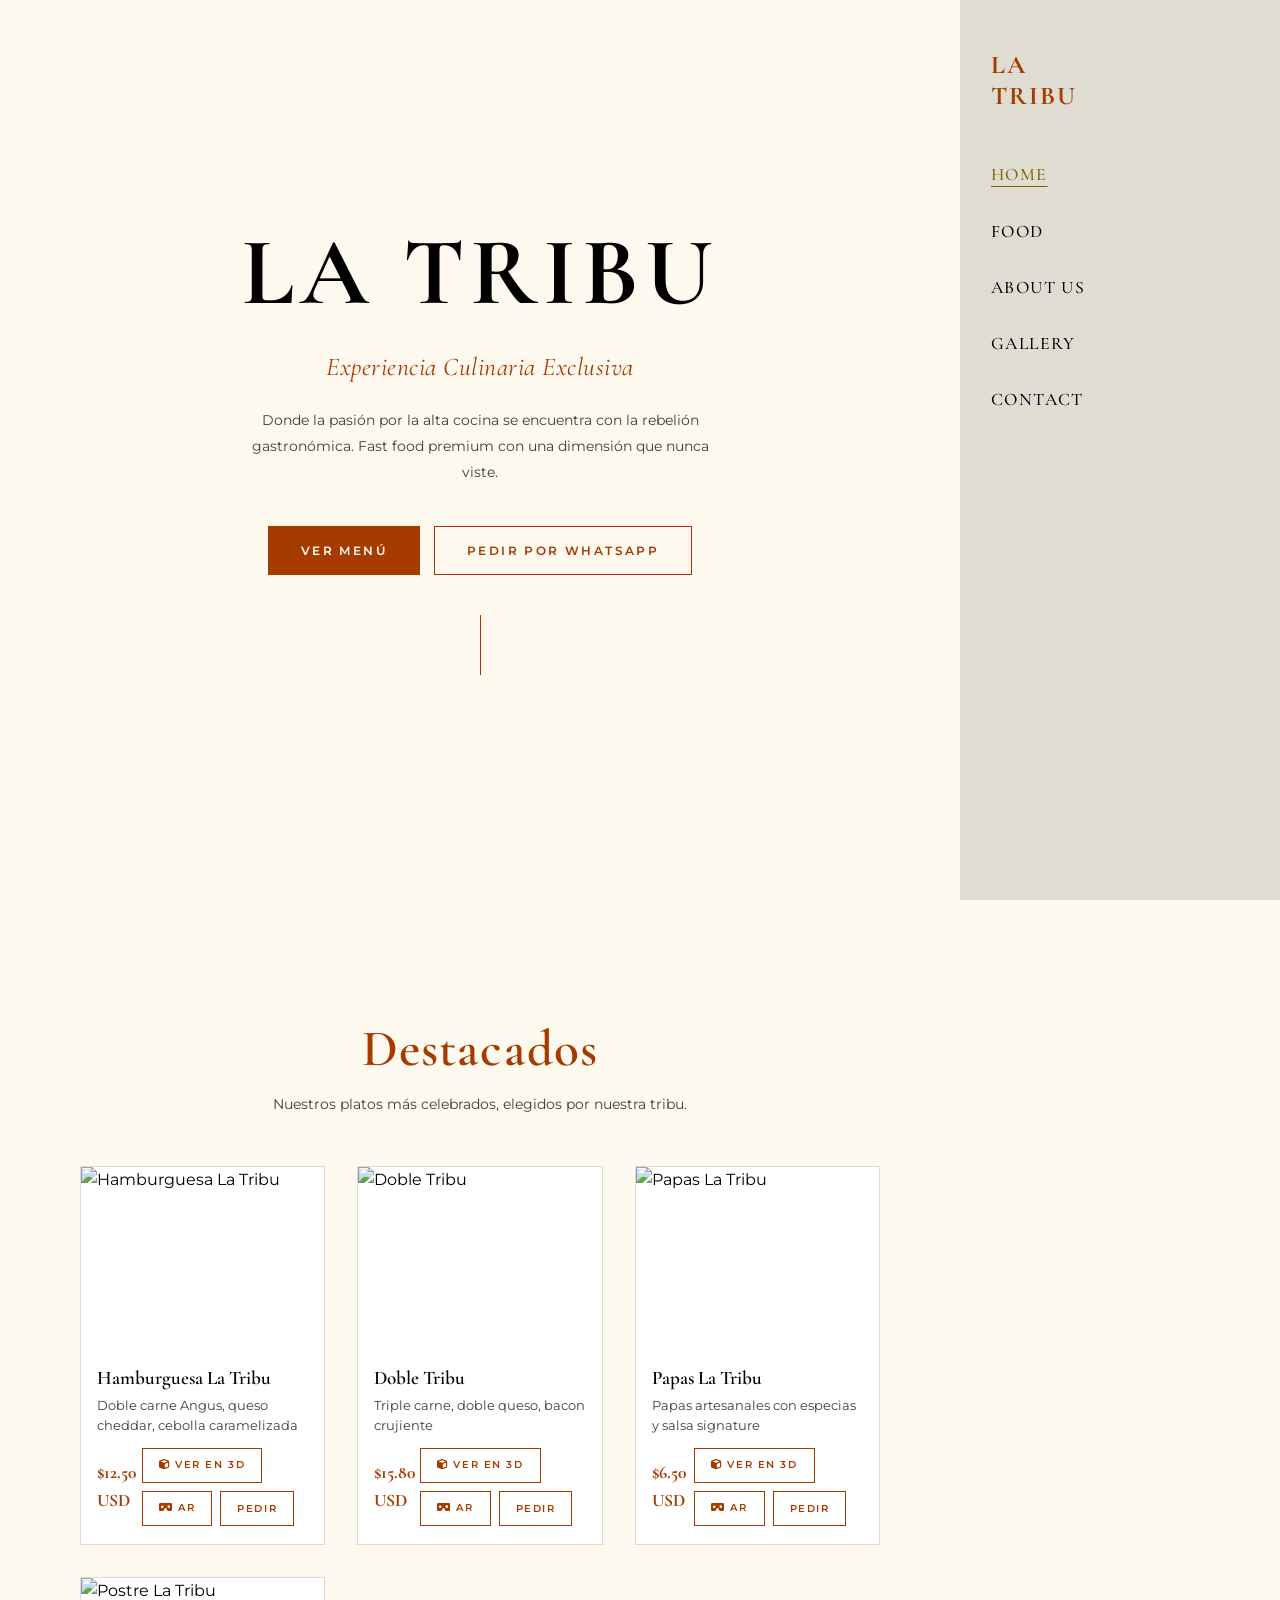
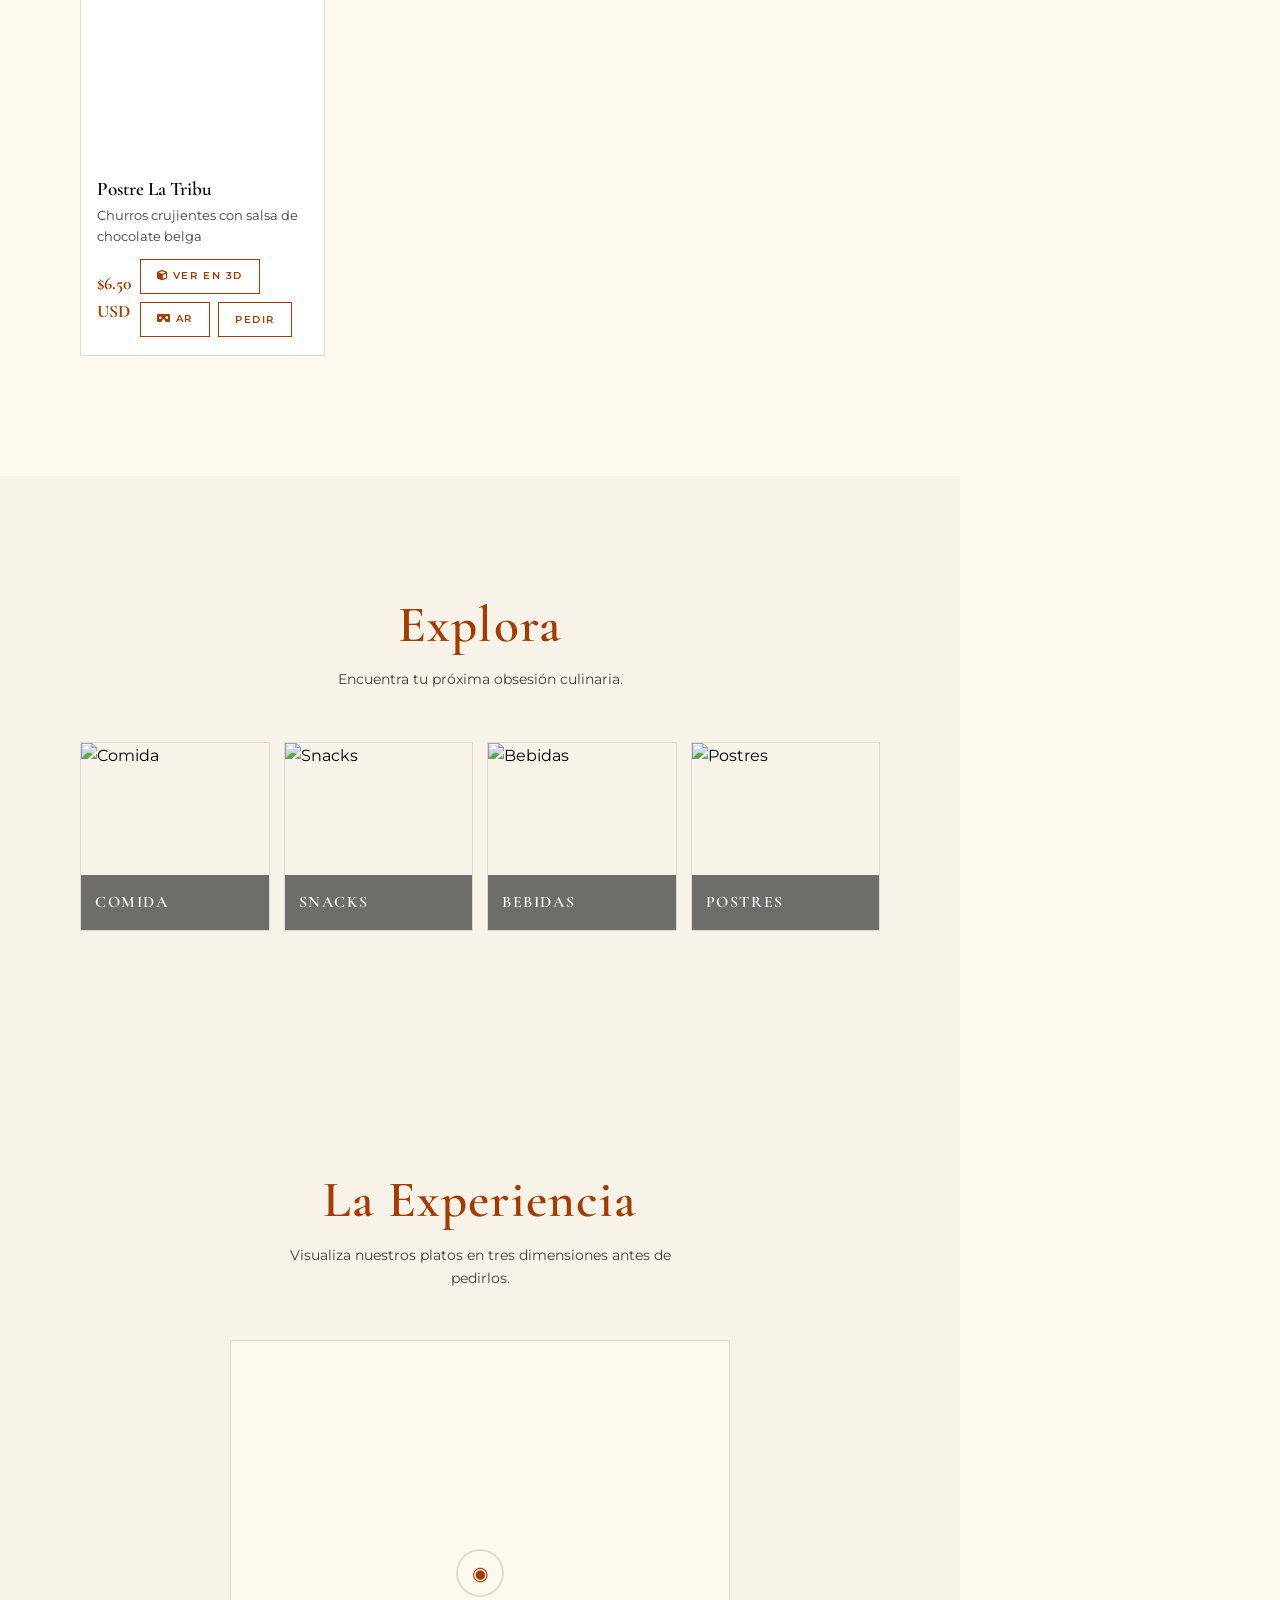
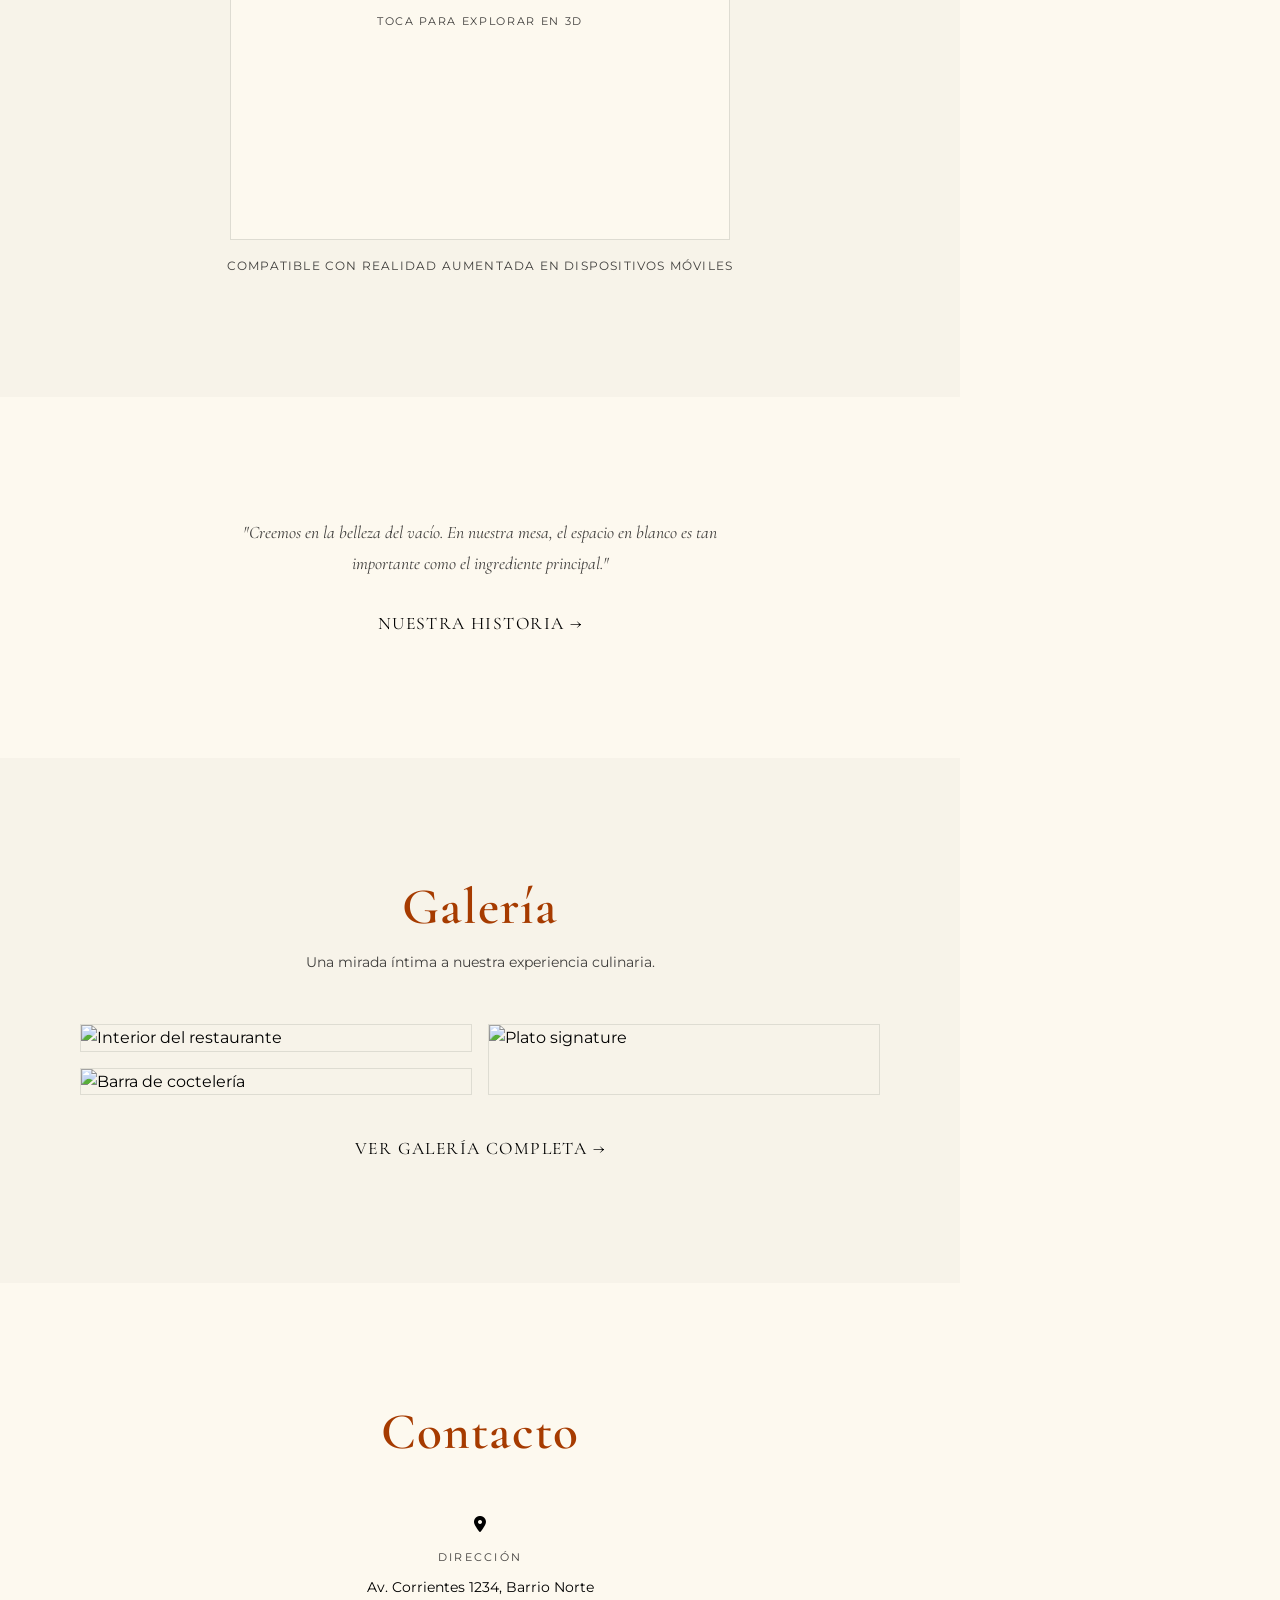
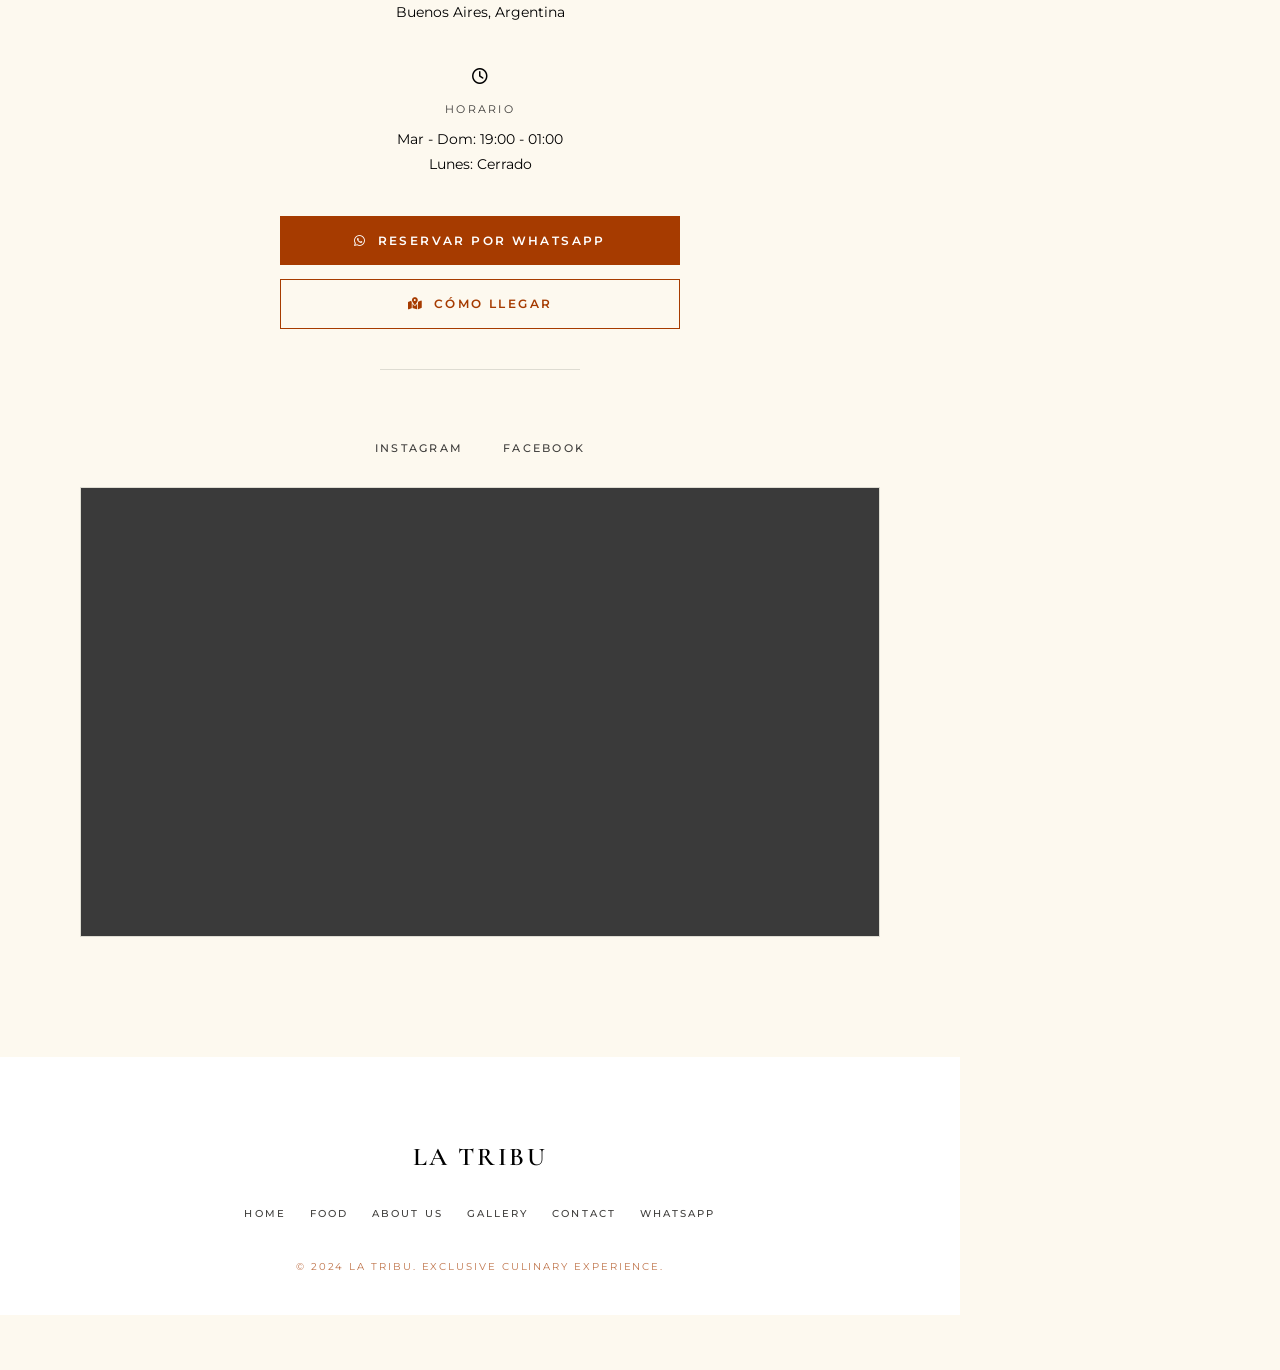
==== commit 50af5cb8: "3de" ====
--- a/index.html
+++ b/index.html
@@ -258,6 +258,7 @@
 
   <!-- SCRIPTS -->
   <script src="data/config.js"></script>
+  <script src="data/categories.js"></script>
   <script src="data/products.js"></script>
   <script src="js/navigation.js"></script>
   <script src="js/whatsapp.js"></script>
--- a/css/viewer3d.css
+++ b/css/viewer3d.css
@@ -1,5 +1,6 @@
 /* ============================================
    LA TRIBU — 3D Viewer & AR Styles
+   Production-ready with states
    ============================================ */
 
 /* ---- Viewer Container ---- */
@@ -57,6 +58,78 @@
   text-transform: uppercase;
   letter-spacing: 0.15em;
   color: var(--texto-sec);
+}
+
+/* ---- Loading Overlay ---- */
+.viewer-loading {
+  position: absolute;
+  inset: 0;
+  display: flex;
+  align-items: center;
+  justify-content: center;
+  background: rgba(253, 249, 239, 0.92);
+  z-index: 5;
+  transition: opacity var(--transition-base);
+}
+
+.viewer-loading.hidden {
+  opacity: 0;
+  pointer-events: none;
+}
+
+.viewer-loading-content {
+  display: flex;
+  flex-direction: column;
+  align-items: center;
+  gap: 16px;
+}
+
+.viewer-spinner {
+  width: 36px;
+  height: 36px;
+  border: 2px solid var(--borde);
+  border-top-color: var(--terracota);
+  border-radius: 50%;
+  animation: spin 0.8s linear infinite;
+}
+
+@keyframes spin {
+  to { transform: rotate(360deg); }
+}
+
+.viewer-loading-text {
+  font-family: var(--font-sans);
+  font-size: 0.72rem;
+  text-transform: uppercase;
+  letter-spacing: 0.12em;
+  color: var(--texto-sec);
+}
+
+/* ---- Error Overlay ---- */
+.viewer-error {
+  position: absolute;
+  inset: 0;
+  display: flex;
+  flex-direction: column;
+  align-items: center;
+  justify-content: center;
+  gap: 16px;
+  background: rgba(253, 249, 239, 0.95);
+  z-index: 6;
+  padding: 24px;
+  text-align: center;
+}
+
+.viewer-error-icon {
+  font-size: 2rem;
+  color: var(--terracota);
+}
+
+.viewer-error-message {
+  font-family: var(--font-sans);
+  font-size: 0.82rem;
+  color: var(--texto-sec);
+  line-height: 1.6;
 }
 
 /* ---- AR Button (model-viewer built-in) ---- */
@@ -86,49 +159,93 @@
   background: var(--terracota-osc);
 }
 
-/* ---- Loading Spinner ---- */
-.viewer-loading {
-  position: absolute;
-  inset: 0;
-  display: flex;
-  align-items: center;
-  justify-content: center;
-  background: rgba(253, 249, 239, 0.8);
-  z-index: 5;
-  transition: opacity var(--transition-base);
-}
-
-.viewer-loading.hidden {
-  opacity: 0;
-  pointer-events: none;
-}
-
-.viewer-spinner {
-  width: 32px;
-  height: 32px;
-  border: 2px solid var(--borde);
-  border-top-color: var(--terracota);
-  border-radius: 50%;
-  animation: spin 0.8s linear infinite;
-}
-
-@keyframes spin {
-  to { transform: rotate(360deg); }
-}
-
-/* ---- AR Status Message ---- */
+/* ---- AR Status Messages ---- */
 .ar-status {
   text-align: center;
-  padding: 16px 20px;
-  font-size: 0.8rem;
+  padding: 14px 20px;
+  font-size: 0.78rem;
   color: var(--texto-sec);
   background: var(--crema-sec);
   border: 1px solid var(--borde);
   margin-top: 12px;
-}
-
-.ar-status.error {
+  line-height: 1.6;
+}
+
+.ar-status--error {
   color: var(--terracota);
+  background: #fdf5f0;
+}
+
+.ar-status--opening {
+  color: var(--dorado);
+}
+
+.ar-status--info {
+  color: var(--texto-sec);
+}
+
+/* ---- AR Instructions ---- */
+.ar-instructions {
+  display: flex;
+  align-items: center;
+  gap: 8px;
+  padding: 10px 14px;
+  background: var(--crema-sec);
+  border-left: 3px solid var(--terracota);
+  font-size: 0.75rem;
+  color: var(--texto-sec);
+  line-height: 1.5;
+  margin-bottom: 16px;
+}
+
+/* ---- No Model Notice ---- */
+.no-model-notice {
+  display: flex;
+  align-items: center;
+  gap: 10px;
+  padding: 14px 18px;
+  background: var(--crema-sec);
+  border: 1px solid var(--borde);
+  font-size: 0.78rem;
+  color: var(--texto-sec);
+  line-height: 1.5;
+}
+
+.no-model-notice i {
+  color: var(--dorado);
+  font-size: 1rem;
+  flex-shrink: 0;
+}
+
+/* ---- 3D Controls (floating) ---- */
+.ar-controls {
+  position: fixed;
+  right: 16px;
+  top: 50%;
+  transform: translateY(-50%);
+  display: flex;
+  flex-direction: column;
+  gap: 8px;
+  z-index: 100;
+}
+
+.ar-control-btn {
+  width: 48px;
+  height: 48px;
+  background: var(--crema);
+  border: 1px solid var(--borde);
+  display: flex;
+  align-items: center;
+  justify-content: center;
+  cursor: pointer;
+  transition: all var(--transition-fast);
+  font-size: 1rem;
+  color: var(--negro);
+}
+
+.ar-control-btn:hover {
+  background: var(--crema-sec);
+  border-color: var(--negro);
 }
 
 /* ---- Fullscreen viewer ---- */
@@ -155,6 +272,8 @@
   justify-content: space-between;
   padding: 16px 20px;
   border-bottom: 1px solid var(--borde);
+  background: var(--crema);
+  z-index: 1;
 }
 
 .viewer-fullscreen-title {
@@ -174,3 +293,10 @@
   flex: 1;
   width: 100%;
 }
+
+/* ---- Desktop adjustments ---- */
+@media (min-width: 1024px) {
+  .ar-controls {
+    right: calc(var(--sidebar-w) + 20px);
+  }
+}
